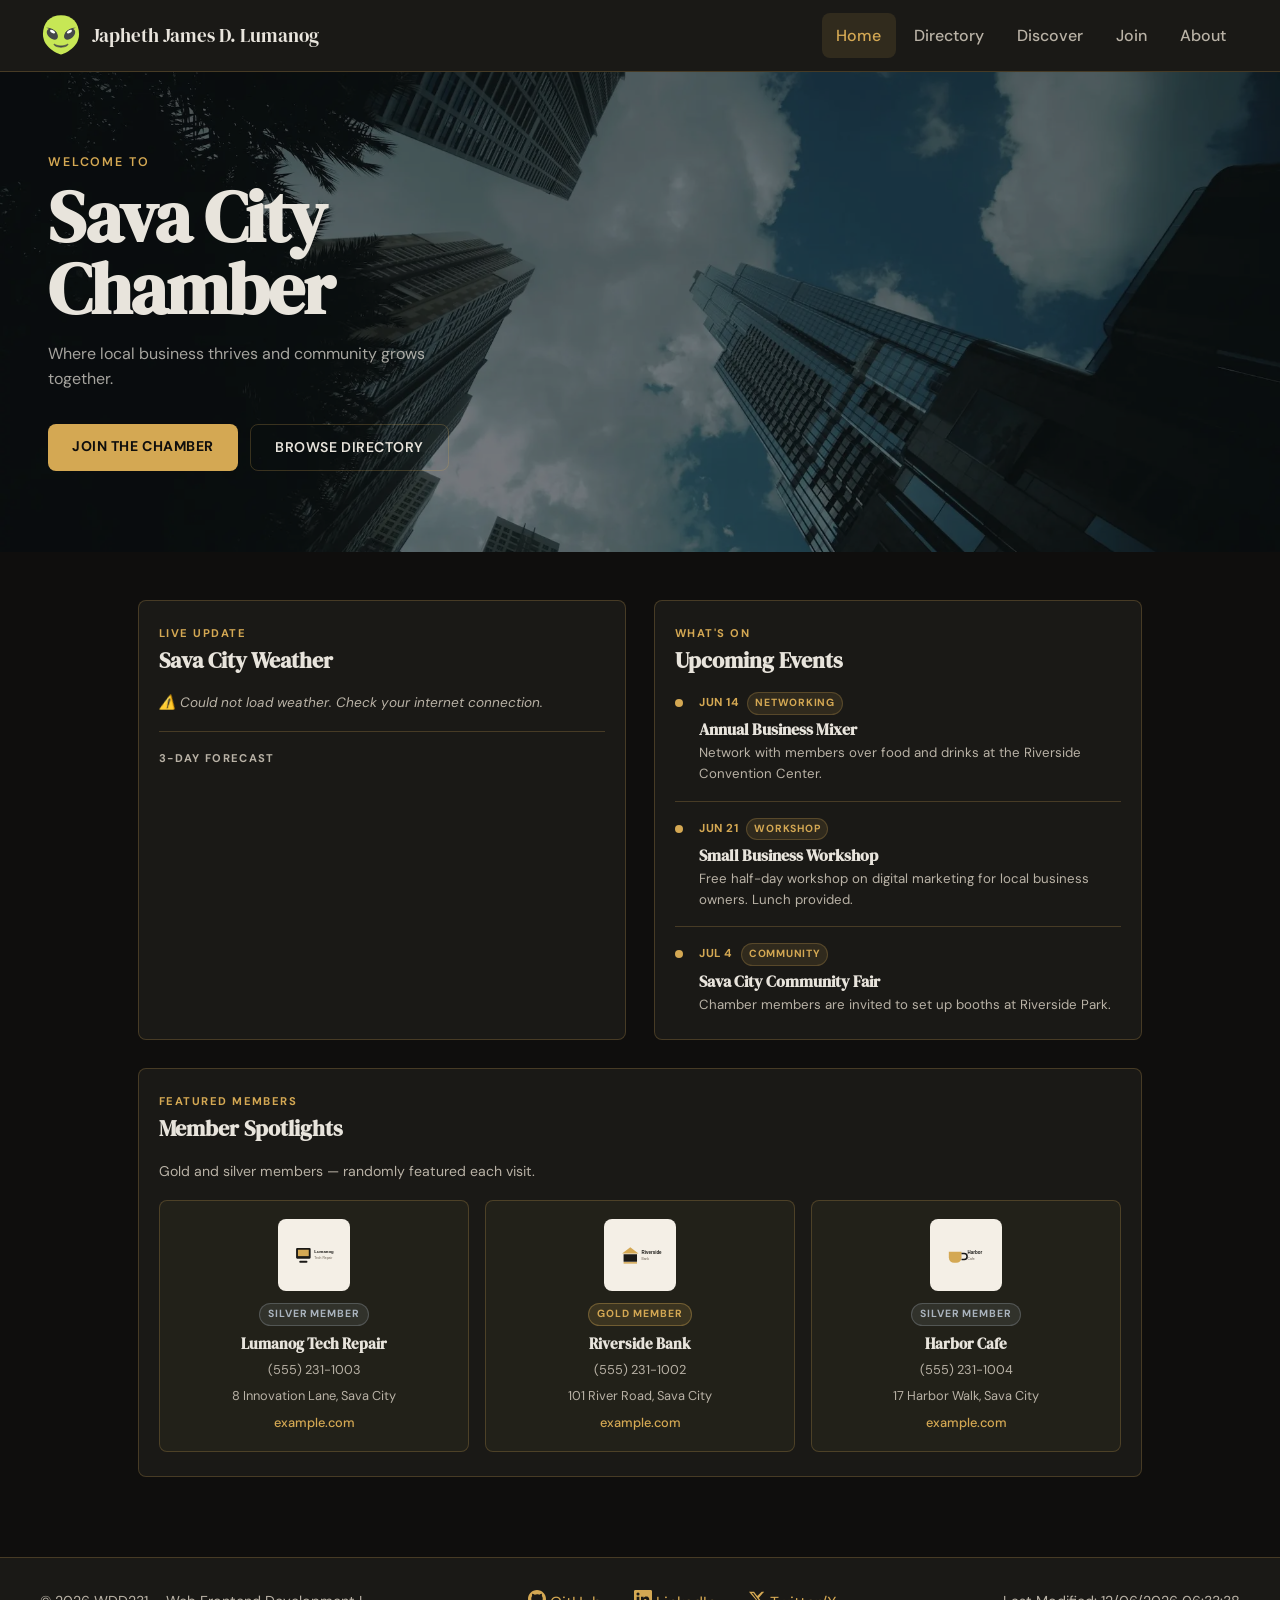
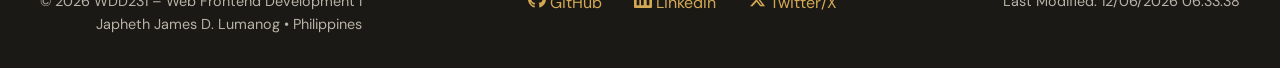
==== chamber/index.html @ 3140a4a0 "saved" ====
<!DOCTYPE html>
<html lang="en">
<head>
  <meta charset="UTF-8">
  <meta name="viewport" content="width=device-width, initial-scale=1.0">
  <meta name="description" content="Welcome to the Sava City Chamber of Commerce — connecting local businesses, sharing events, and growing our community together.">
  <meta name="author" content="Japheth James D. Lumanog">
  <meta property="og:title" content="Sava City Chamber of Commerce">
  <meta property="og:description" content="Welcome to the Sava City Chamber of Commerce — connecting local businesses and growing our community.">
  <meta property="og:image" content="images/chamber-social.svg">
  <meta property="og:url" content="https://japhethlumanog.github.io/wdd231/chamber/index.html">
  <title>Sava City Chamber of Commerce | Home</title>

  <link rel="icon" href="images/favicon.svg" type="image/svg+xml">

  <link rel="preconnect" href="https://fonts.googleapis.com">
  <link rel="preconnect" href="https://fonts.gstatic.com" crossorigin>
  <link href="https://fonts.googleapis.com/css2?family=DM+Serif+Display:ital@0;1&family=DM+Sans:wght@300;400;500;600&display=swap" rel="stylesheet">

  <link rel="stylesheet" href="styles/normalize.css">
  <link rel="stylesheet" href="styles/small.css">
  <link rel="stylesheet" href="styles/larger.css">

  <script src="scripts/navigation.js" defer></script>
  <script src="scripts/dates.js" defer></script>
  <script src="scripts/weather.js" defer></script>
  <script src="scripts/spotlights.js" defer></script>
</head>
<body>

  <!-- ══ HEADER (same as directory) ══ -->
  <header>
    <div class="header-inner">
      <div class="logo-group">
        <img src="images/site-logo.svg" alt="Site Logo" class="site-logo">
        <span class="site-name">Japheth James D. Lumanog</span>
      </div>
      <button class="hamburger" id="hamburger">
        <span></span><span></span><span></span>
      </button>
    </div>
    <nav id="nav-menu">
      <ul>
        <li><a href="index.html" class="active">Home</a></li>
        <li><a href="directory.html">Directory</a></li>
        <li><a href="#">Discover</a></li>
        <li><a href="#">Join</a></li>
        <li><a href="#">About</a></li>
      </ul>
    </nav>
  </header>

  <!-- ══ HERO ══ -->
  <div class="hero">
    <img src="images/hero-image.webp" alt="Sava City skyline" class="hero-img">
    <div class="hero-content">
      <p class="hero-eyebrow">Welcome to</p>
      <h1 class="hero-title">Sava City<br>Chamber</h1>
      <p class="hero-sub">Where local business thrives and community grows together.</p>
      <div class="hero-actions">
        <a href="#" class="btn-primary">Join the Chamber</a>
        <a href="directory.html" class="btn-ghost">Browse Directory</a>
      </div>
    </div>
  </div>

  <!-- ══ HOME MAIN ══ -->
  <main class="home-main">

    <!-- ── Row 1: Weather + Events ── -->
    <div class="home-row">

      <!-- Weather -->
      <section class="home-card weather-section">
        <div class="home-card-label">Live Update</div>
        <h2 class="home-card-title">Sava City Weather</h2>

        <div id="weather-now" class="weather-now">
          <!-- filled by weather.js -->
          <div class="sk-block">
            <div class="sk-line sk-w40"></div>
            <div class="sk-line sk-w60"></div>
            <div class="sk-line sk-w50"></div>
          </div>
        </div>

        <div class="forecast-header">3-Day Forecast</div>
        <div id="weather-forecast" class="weather-forecast">
          <div class="sk-block">
            <div class="sk-line sk-w80"></div>
            <div class="sk-line sk-w60"></div>
          </div>
        </div>
      </section>

      <!-- Events -->
      <section class="home-card events-section">
        <div class="home-card-label">What's On</div>
        <h2 class="home-card-title">Upcoming Events</h2>

        <div class="event-list">

          <article class="event-item">
            <div class="event-pip"></div>
            <div class="event-info">
              <div class="event-date-line">
                <span class="event-badge">Jun 14</span>
                <span class="event-tag">Networking</span>
              </div>
              <h3 class="event-name">Annual Business Mixer</h3>
              <p class="event-desc">Network with members over food and drinks at the Riverside Convention Center.</p>
            </div>
          </article>

          <article class="event-item">
            <div class="event-pip"></div>
            <div class="event-info">
              <div class="event-date-line">
                <span class="event-badge">Jun 21</span>
                <span class="event-tag">Workshop</span>
              </div>
              <h3 class="event-name">Small Business Workshop</h3>
              <p class="event-desc">Free half-day workshop on digital marketing for local business owners. Lunch provided.</p>
            </div>
          </article>

          <article class="event-item">
            <div class="event-pip"></div>
            <div class="event-info">
              <div class="event-date-line">
                <span class="event-badge">Jul 4</span>
                <span class="event-tag">Community</span>
              </div>
              <h3 class="event-name">Sava City Community Fair</h3>
              <p class="event-desc">Chamber members are invited to set up booths at Riverside Park.</p>
            </div>
          </article>

        </div>
      </section>

    </div>

    <!-- ── Row 2: Spotlights ── -->
    <section class="home-card spotlights-section">
      <div class="home-card-label">Featured Members</div>
      <h2 class="home-card-title">Member Spotlights</h2>
      <p class="home-card-sub">Gold and silver members — randomly featured each visit.</p>
      <div id="spotlights" class="spotlights-grid">
        <div class="sk-block">
          <div class="sk-line sk-w60"></div>
          <div class="sk-line sk-w80"></div>
          <div class="sk-line sk-w50"></div>
        </div>
      </div>
    </section>

  </main>

  <!-- ══ FOOTER (same as directory) ══ -->
  <footer>
    <div class="footer-meta">
      <p id="copyright"></p>
      <p>Japheth James D. Lumanog &bull; Philippines</p>
    </div>

    <div class="footer-social">
      <a href="https://github.com/yourusername" target="_blank" rel="noopener noreferrer">
        <svg viewBox="0 0 24 24" aria-hidden="true" focusable="false"><path d="M12 0C5.374 0 0 5.373 0 12c0 5.302 3.438 9.8 8.207 11.387.599.111.793-.261.793-.577v-2.234c-3.338.726-4.033-1.416-4.033-1.416-.546-1.387-1.333-1.756-1.333-1.756-1.089-.745.083-.729.083-.729 1.205.084 1.839 1.237 1.839 1.237 1.07 1.834 2.807 1.304 3.492.997.107-.775.418-1.305.762-1.604-2.665-.305-5.467-1.334-5.467-5.931 0-1.311.469-2.381 1.236-3.221-.124-.303-.535-1.524.117-3.176 0 0 1.008-.322 3.301 1.23A11.509 11.509 0 0112 5.803c1.02.005 2.047.138 3.006.404 2.291-1.552 3.297-1.23 3.297-1.23.653 1.653.242 2.874.118 3.176.77.84 1.235 1.911 1.235 3.221 0 4.609-2.807 5.624-5.479 5.921.43.372.823 1.102.823 2.222v3.293c0 .319.192.694.801.576C20.566 21.797 24 17.3 24 12c0-6.627-5.373-12-12-12z"/></svg>
        GitHub
      </a>
      <a href="https://linkedin.com/in/yourusername" target="_blank" rel="noopener noreferrer">
        <svg viewBox="0 0 24 24" aria-hidden="true" focusable="false"><path d="M20.447 20.452h-3.554v-5.569c0-1.328-.027-3.037-1.852-3.037-1.853 0-2.136 1.445-2.136 2.939v5.667H9.351V9h3.414v1.561h.046c.477-.9 1.637-1.85 3.37-1.85 3.601 0 4.267 2.37 4.267 5.455v6.286zM5.337 7.433a2.062 2.062 0 01-2.063-2.065 2.064 2.064 0 112.063 2.065zm1.782 13.019H3.555V9h3.564v11.452zM22.225 0H1.771C.792 0 0 .774 0 1.729v20.542C0 23.227.792 24 1.771 24h20.451C23.2 24 24 23.227 24 22.271V1.729C24 .774 23.2 0 22.222 0h.003z"/></svg>
        LinkedIn
      </a>
      <a href="https://twitter.com/yourusername" target="_blank" rel="noopener noreferrer">
        <svg viewBox="0 0 24 24" focusable="false"><path d="M18.244 2.25h3.308l-7.227 8.26 8.502 11.24H16.17l-4.714-6.231-5.401 6.231H2.744l7.737-8.835L1.254 2.25H8.08l4.259 5.63 5.905-5.63zm-1.161 17.52h1.833L7.084 4.126H5.117z"/></svg>
        Twitter/X
      </a>
    </div>

    <div class="footer-modified">
      <p id="lastModified"></p>
    </div>
  </footer>

</body>
</html>
---- chamber/styles/small.css ----
:root {
  --bg: #0f0e0d;
  --surface: #1a1916;
  --surface-2: #222119;
  --text: #e8e4dc;
  --text-muted: #b9b2a6;
  --accent: #d4a853;
  --accent-hover: #e8c070;
  --accent-light: rgba(212, 168, 83, 0.12);
  --border: rgba(212, 168, 83, 0.24);
  --font-display: "DM Serif Display", Georgia, serif;
  --font-body: "DM Sans", Arial, sans-serif;
  --radius: 8px;
}

body {
  background: var(--bg);
  color: var(--text);
  font-family: var(--font-body);
  line-height: 1.6;
  min-width: 320px;
}

img {
  display: block;
  max-width: 100%;
  height: auto;
}

a {
  color: var(--accent);
  text-decoration: none;
}

a:hover,
a:focus {
  color: var(--accent-hover);
}

header {
  background: var(--surface);
  border-bottom: 1px solid var(--border);
  position: sticky;
  top: 0;
  z-index: 10;
}

.header-inner {
  display: flex;
  align-items: center;
  justify-content: space-between;
  padding: 0.85rem 1.25rem;
}

.logo-group {
  display: flex;
  align-items: center;
  gap: 0.65rem;
  color: var(--text);
}

.site-logo {
  width: 42px;
  height: 42px;
}

.site-name {
  font-family: var(--font-display);
  font-size: 1.2rem;
}

.hamburger {
  background: transparent;
  border: 1px solid var(--border);
  border-radius: var(--radius);
  display: flex;
  flex-direction: column;
  gap: 5px;
  padding: 0.45rem 0.55rem;
}

.hamburger span {
  background: var(--text);
  display: block;
  height: 2px;
  width: 22px;
}

nav {
  background: var(--surface);
  max-height: 0;
  overflow: hidden;
  transition: max-height 0.3s ease;
}

nav.open {
  max-height: 280px;
}

nav ul {
  display: flex;
  flex-direction: column;
  gap: 0.25rem;
  list-style: none;
  margin: 0;
  padding: 0.5rem 1.25rem 1rem;
}

nav a {
  border-radius: var(--radius);
  color: var(--text-muted);
  display: block;
  font-weight: 500;
  padding: 0.6rem 0.9rem;
}

nav a:hover,
nav a:focus,
nav a.active {
  background: var(--accent-light);
  color: var(--accent);
}

main {
  margin: 0 auto;
  max-width: 1100px;
  padding: 1.5rem 1.25rem 3rem;
}

h1,
h2,
h3 {
  font-family: var(--font-display);
  line-height: 1.2;
}

h1 {
  font-size: 2.2rem;
  margin: 0 0 1.5rem;
}

h2 {
  color: var(--accent);
  font-size: 1.5rem;
  margin: 0 0 0.75rem;
}

p {
  color: var(--text-muted);
  margin: 0;
}

section {
  background: var(--surface);
  border: 1px solid var(--border);
  border-radius: var(--radius);
  margin-bottom: 1.5rem;
  padding: 1.25rem;
}

.view-controls {
  display: flex;
  gap: 0.6rem;
  margin-bottom: 1rem;
}

.view-button {
  background: transparent;
  border: 1px solid var(--border);
  border-radius: var(--radius);
  color: var(--text-muted);
  font-weight: 600;
  padding: 0.45rem 0.9rem;
}

.view-button:hover,
.view-button:focus,
.view-button.active {
  background: var(--accent);
  color: #0f0e0d;
}

.members-grid {
  display: grid;
  gap: 1rem;
}

.member-card {
  background: var(--surface-2);
  border: 1px solid var(--border);
  border-radius: var(--radius);
  padding: 1rem;
}

.member-card img {
  background: #f4efe6;
  border-radius: var(--radius);
  height: 115px;
  margin-bottom: 0.8rem;
  object-fit: contain;
  padding: 0.75rem;
  width: 100%;
}

.member-card h3 {
  color: var(--text);
  font-size: 1.25rem;
  margin: 0 0 0.35rem;
}

.member-card p {
  font-size: 0.93rem;
  margin-bottom: 0.25rem;
}

.member-level {
  color: var(--accent);
  font-weight: 600;
}

.members-list {
  display: flex;
  flex-direction: column;
  gap: 0.75rem;
}

.members-list .member-card {
  display: block;
}

.members-list .member-card img,
.members-list .member-card .member-description {
  display: none;
}

footer {
  background: var(--surface);
  border-top: 1px solid var(--border);
  display: flex;
  flex-direction: column;
  gap: 1rem;
  padding: 1.5rem 1.25rem;
  text-align: center;
}

footer p {
  font-size: 0.9rem;
}

:focus {
  outline: 2px solid var(--accent);
  outline-offset: 3px;
}

/* ============================================================
   HOME PAGE ONLY — index.html styles
   All rules below use classes that exist ONLY in index.html
   so they will never affect directory.html
   ============================================================ */

/* ── Hero ── */
.hero {
  position: relative;
  background: #0a1016;
  overflow: hidden;
  min-height: 320px;
  display: flex;
  align-items: stretch;
}

.hero-img {
  position: absolute;
  inset: 0;
  width: 100%;
  height: 100%;
  object-fit: cover;
  object-position: center;
  opacity: 0.45;
}

.hero-content {
  position: relative;
  z-index: 1;
  display: flex;
  flex-direction: column;
  justify-content: center;
  padding: 3rem 1.5rem 3rem;
  max-width: 580px;
}

.hero-eyebrow {
  font-size: 0.78rem;
  font-weight: 600;
  letter-spacing: 0.15em;
  text-transform: uppercase;
  color: var(--accent);
  margin-bottom: 0.5rem;
}

.hero-title {
  font-family: var(--font-display);
  font-size: clamp(2.4rem, 8vw, 4.5rem);
  color: var(--text);
  line-height: 1.0;
  letter-spacing: -0.02em;
  margin: 0 0 1rem;
}

.hero-sub {
  font-size: 1rem;
  color: rgba(232, 228, 220, 0.7);
  max-width: 380px;
  margin-bottom: 2rem;
  line-height: 1.6;
}

.hero-actions {
  display: flex;
  flex-wrap: wrap;
  gap: 0.75rem;
}

.btn-primary {
  display: inline-block;
  background: var(--accent);
  color: #0f0e0d;
  font-size: 0.88rem;
  font-weight: 700;
  letter-spacing: 0.04em;
  text-transform: uppercase;
  padding: 0.7rem 1.5rem;
  border-radius: var(--radius);
  transition: background 0.2s ease, color 0.2s ease;
}
.btn-primary:hover,
.btn-primary:focus-visible {
  background: var(--accent-hover);
  color: #0f0e0d;
  outline: none;
}

.btn-ghost {
  display: inline-block;
  background: transparent;
  color: var(--text);
  font-size: 0.88rem;
  font-weight: 600;
  letter-spacing: 0.04em;
  text-transform: uppercase;
  padding: 0.7rem 1.5rem;
  border-radius: var(--radius);
  border: 1px solid var(--border);
  transition: border-color 0.2s ease, color 0.2s ease, background 0.2s ease;
}
.btn-ghost:hover,
.btn-ghost:focus-visible {
  border-color: var(--accent);
  color: var(--accent);
  background: var(--accent-light);
  outline: none;
}

/* ── Home main layout ── */
.home-main {
  margin: 0 auto;
  max-width: 1100px;
  padding: 1.5rem 1.25rem 3rem;
  display: flex;
  flex-direction: column;
  gap: 1.25rem;
}

.home-row {
  display: flex;
  flex-direction: column;
  gap: 1.25rem;
}

/* ── Shared home card ── */
.home-card {
  background: var(--surface);
  border: 1px solid var(--border);
  border-radius: var(--radius);
  padding: 1.5rem 1.25rem;
  /* override global section margin */
  margin-bottom: 0;
}

.home-card-label {
  font-size: 0.7rem;
  font-weight: 700;
  letter-spacing: 0.13em;
  text-transform: uppercase;
  color: var(--accent);
  margin-bottom: 0.3rem;
}

.home-card-title {
  font-family: var(--font-display);
  font-size: 1.4rem;
  color: var(--text);
  margin: 0 0 1.1rem;
  line-height: 1.2;
}

.home-card-sub {
  font-size: 0.88rem;
  color: var(--text-muted);
  margin-bottom: 1.1rem;
}

/* ── Weather ── */
.weather-now {
  display: flex;
  align-items: center;
  gap: 1rem;
  padding-bottom: 1.1rem;
  margin-bottom: 1.1rem;
  border-bottom: 1px solid var(--border);
  flex-wrap: wrap;
}

.weather-temp-block {
  display: flex;
  align-items: flex-start;
  gap: 0.1rem;
  line-height: 1;
}

.weather-temp {
  font-family: var(--font-display);
  font-size: 3.2rem;
  color: var(--text);
  line-height: 1;
}

.weather-unit {
  font-size: 1.2rem;
  color: var(--accent);
  margin-top: 0.3rem;
}

.weather-icon {
  font-size: 2.8rem;
  line-height: 1;
}

.weather-details { flex: 1; min-width: 120px; }

.weather-desc {
  font-size: 0.95rem;
  color: var(--text);
  font-weight: 500;
  text-transform: capitalize;
  margin-bottom: 0.2rem;
}

.weather-meta {
  font-size: 0.8rem;
  color: var(--text-muted);
  margin-bottom: 0.1rem;
}

.weather-error {
  font-size: 0.85rem;
  color: var(--text-muted);
  font-style: italic;
}

.forecast-header {
  font-size: 0.7rem;
  font-weight: 700;
  letter-spacing: 0.12em;
  text-transform: uppercase;
  color: var(--text-muted);
  margin-bottom: 0.75rem;
}

.weather-forecast {
  display: grid;
  grid-template-columns: repeat(3, 1fr);
  gap: 0.6rem;
}

.forecast-day {
  background: var(--surface-2);
  border: 1px solid var(--border);
  border-radius: var(--radius);
  padding: 0.7rem 0.5rem;
  text-align: center;
}

.forecast-day .day-name {
  font-size: 0.72rem;
  font-weight: 700;
  text-transform: uppercase;
  letter-spacing: 0.06em;
  color: var(--text-muted);
  margin-bottom: 0.3rem;
}

.forecast-day .day-icon {
  font-size: 1.4rem;
  margin-bottom: 0.25rem;
}

.forecast-day .day-temp {
  font-family: var(--font-display);
  font-size: 1.2rem;
  color: var(--text);
  line-height: 1;
}

.forecast-day .day-temp sup {
  font-size: 0.65rem;
  color: var(--accent);
  vertical-align: super;
}

.forecast-day .day-desc {
  font-size: 0.7rem;
  color: var(--text-muted);
  text-transform: capitalize;
  margin-top: 0.2rem;
}

/* ── Events ── */
.event-list {
  display: flex;
  flex-direction: column;
  gap: 0;
}

.event-item {
  display: flex;
  gap: 1rem;
  padding: 1rem 0;
  border-bottom: 1px solid var(--border);
  align-items: flex-start;
}

.event-item:first-child { padding-top: 0; }
.event-item:last-child  { border-bottom: none; padding-bottom: 0; }

.event-pip {
  width: 8px;
  height: 8px;
  border-radius: 50%;
  background: var(--accent);
  flex-shrink: 0;
  margin-top: 0.45rem;
}

.event-info { flex: 1; }

.event-date-line {
  display: flex;
  align-items: center;
  gap: 0.5rem;
  margin-bottom: 0.3rem;
}

.event-badge {
  font-size: 0.72rem;
  font-weight: 700;
  color: var(--accent);
  letter-spacing: 0.05em;
  text-transform: uppercase;
}

.event-tag {
  font-size: 0.65rem;
  font-weight: 700;
  letter-spacing: 0.07em;
  text-transform: uppercase;
  padding: 2px 7px;
  border-radius: 100px;
  background: var(--accent-light);
  color: var(--accent);
  border: 1px solid var(--border);
}

.event-name {
  font-family: var(--font-display);
  font-size: 1rem;
  color: var(--text);
  margin: 0 0 0.25rem;
  line-height: 1.25;
}

.event-desc {
  font-size: 0.83rem;
  color: var(--text-muted);
  line-height: 1.55;
  margin: 0;
}

/* ── Spotlights ── */
.spotlights-grid {
  display: grid;
  grid-template-columns: 1fr;
  gap: 1rem;
}

.spotlight-card {
  background: var(--surface-2);
  border: 1px solid var(--border);
  border-radius: var(--radius);
  padding: 1.1rem;
  display: flex;
  flex-direction: column;
  align-items: center;
  text-align: center;
  gap: 0.5rem;
  transition: border-color 0.2s ease, transform 0.2s ease;
}

.spotlight-card:hover {
  border-color: var(--accent);
  transform: translateY(-2px);
}

.spotlight-card img {
  width: 72px;
  height: 72px;
  object-fit: contain;
  background: #f4efe6;
  border-radius: var(--radius);
  padding: 0.5rem;
  margin-bottom: 0.25rem;
}

.spotlight-card h3 {
  font-size: 0.95rem;
  color: var(--text);
  margin: 0;
  line-height: 1.25;
}

.spotlight-card p {
  font-size: 0.8rem;
  color: var(--text-muted);
  margin: 0;
  line-height: 1.4;
}

.spotlight-card a {
  font-size: 0.8rem;
  font-weight: 500;
  word-break: break-all;
}

.spotlight-level {
  display: inline-block;
  font-size: 0.65rem;
  font-weight: 700;
  letter-spacing: 0.09em;
  text-transform: uppercase;
  padding: 2px 8px;
  border-radius: 100px;
}

.level-gold   { background: rgba(212,168,83,0.14); color: var(--accent); border: 1px solid rgba(212,168,83,0.35); }
.level-silver { background: rgba(160,170,180,0.12); color: #aab4be; border: 1px solid rgba(160,170,180,0.3); }

/* ── Skeleton loader ── */
.sk-block {
  display: flex;
  flex-direction: column;
  gap: 0.55rem;
  padding: 0.25rem 0;
}

.sk-line {
  height: 12px;
  border-radius: 4px;
  background: linear-gradient(90deg, var(--surface-2) 25%, rgba(212,168,83,0.08) 50%, var(--surface-2) 75%);
  background-size: 200% 100%;
  animation: sk-shimmer 1.6s infinite;
}

.sk-w40 { width: 40%; }
.sk-w50 { width: 50%; }
.sk-w60 { width: 60%; }
.sk-w70 { width: 70%; }
.sk-w80 { width: 80%; }

@keyframes sk-shimmer {
  0%   { background-position: 200% 0; }
  100% { background-position: -200% 0; }
}

/* suppress global ul arrow bullets inside home cards */
.home-card ul li::before,
.event-list li::before,
.spotlights-grid li::before {
  content: none;
}
---- chamber/styles/larger.css ----
@media (min-width: 640px) {
  .members-grid {
    grid-template-columns: repeat(2, 1fr);
  }

  .members-list {
    display: flex;
  }
}

@media (min-width: 900px) {
  .hamburger {
    display: none;
  }

  header {
    display: flex;
    align-items: center;
    justify-content: space-between;
    padding: 0 2.5rem;
  }

  .header-inner {
    padding: 0.9rem 0;
  }

  nav {
    background: transparent;
    max-height: none;
    overflow: visible;
  }

  nav ul {
    flex-direction: row;
    padding: 0;
  }

  main {
    padding: 3rem 2.5rem 4rem;
  }

  .members-grid {
    grid-template-columns: repeat(3, 1fr);
  }

  .members-list {
    display: flex;
  }

  .members-list .member-card {
    display: grid;
    grid-template-columns: 1.5fr 1fr 1fr 1fr;
    gap: 1rem;
    align-items: center;
  }

  footer {
    flex-direction: row;
    justify-content: space-between;
    padding: 2rem 2.5rem;
    text-align: center;
  }

  .footer-meta {
    text-align: right;
  }

  .footer-social {
    display: flex;
    flex-direction: row;
    gap: 2em;
  }

  .footer-social svg {
  width: 18px;
  height: 18px;
  min-width: 18px;
  flex-shrink: 0;
  fill: currentColor;
  display: inline-block;
}
}

/* ============================================================
   HOME PAGE ONLY — responsive additions for index.html
   Scoped entirely to .hero, .home-*, .spotlights-*, .event-*
   Nothing here touches .members-grid or any directory class
   ============================================================ */

@media (min-width: 640px) {

  .hero { min-height: 420px; }

  /* weather + events side by side */
  .home-row {
    flex-direction: row;
    align-items: stretch;
  }

  .home-row > .home-card {
    flex: 1;
  }

  /* 2 spotlight cards */
  .spotlights-grid {
    grid-template-columns: repeat(2, 1fr);
  }
}

@media (min-width: 900px) {

  .hero { min-height: 480px; }

  .hero-content {
    padding: 4rem 3rem;
  }

  .home-main {
    padding: 2.5rem 2.5rem 4rem;
    gap: 1.5rem;
  }

  .home-row {
    gap: 1.5rem;
  }

  /* weather card slightly narrower than events */
  .weather-section { flex: 0.85; }
  .events-section  { flex: 1; }

  /* 3 spotlight cards */
  .spotlights-grid {
    grid-template-columns: repeat(3, 1fr);
  }
}

@media (min-width: 1100px) {

  .home-main {
    padding: 3rem 3rem 5rem;
    gap: 1.75rem;
  }

  .home-row { gap: 1.75rem; }
}
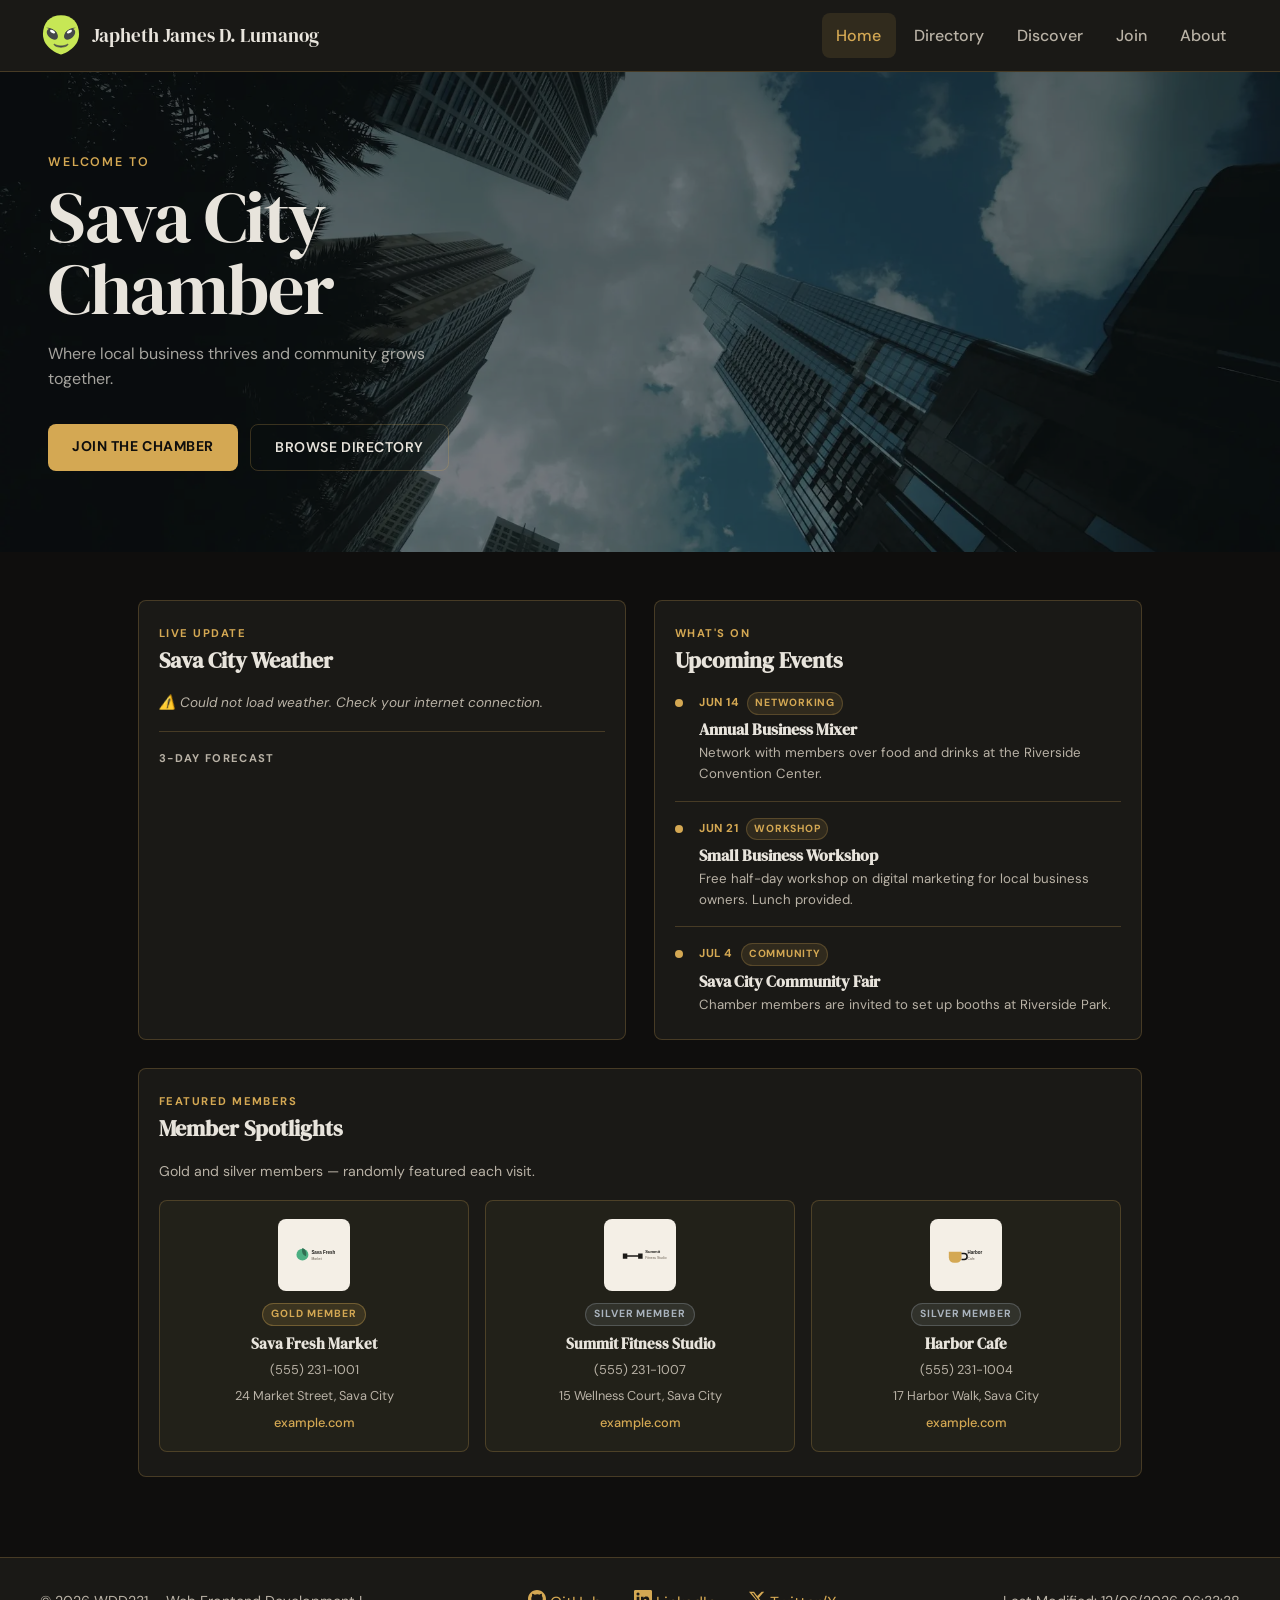
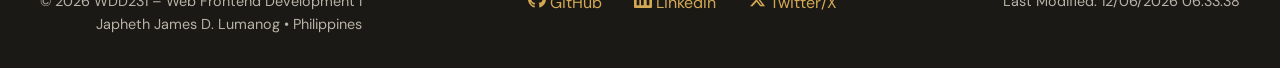
==== commit 23b48a19: "saved" ====
--- a/chamber/index.html
+++ b/chamber/index.html
@@ -7,7 +7,7 @@
   <meta name="author" content="Japheth James D. Lumanog">
   <meta property="og:title" content="Sava City Chamber of Commerce">
   <meta property="og:description" content="Welcome to the Sava City Chamber of Commerce — connecting local businesses and growing our community.">
-  <meta property="og:image" content="images/chamber-social.svg">
+  <meta property="og:image" content="https://japhethlumanog.github.io/wdd231/chamber/images/chamber-social.svg">
   <meta property="og:url" content="https://japhethlumanog.github.io/wdd231/chamber/index.html">
   <title>Sava City Chamber of Commerce | Home</title>
 
@@ -55,10 +55,10 @@
     <img src="images/hero-image.webp" alt="Sava City skyline" class="hero-img">
     <div class="hero-content">
       <p class="hero-eyebrow">Welcome to</p>
-      <h1 class="hero-title">Sava City<br>Chamber</h1>
+      <p class="hero-title" aria-hidden="true">Sava City<br>Chamber</p>
       <p class="hero-sub">Where local business thrives and community grows together.</p>
       <div class="hero-actions">
-        <a href="#" class="btn-primary">Join the Chamber</a>
+        <a href="#" class="cta-join">Join the Chamber</a>
         <a href="directory.html" class="btn-ghost">Browse Directory</a>
       </div>
     </div>
@@ -66,6 +66,7 @@
 
   <!-- ══ HOME MAIN ══ -->
   <main class="home-main">
+    <h1 class="page-title-sr">Sava City Chamber of Commerce — Home</h1>
 
     <!-- ── Row 1: Weather + Events ── -->
     <div class="home-row">
--- a/chamber/styles/small.css
+++ b/chamber/styles/small.css
@@ -320,7 +320,7 @@
   gap: 0.75rem;
 }
 
-.btn-primary {
+.cta-join {
   display: inline-block;
   background: var(--accent);
   color: #0f0e0d;
@@ -332,8 +332,8 @@
   border-radius: var(--radius);
   transition: background 0.2s ease, color 0.2s ease;
 }
-.btn-primary:hover,
-.btn-primary:focus-visible {
+.cta-join:hover,
+.cta-join:focus-visible {
   background: var(--accent-hover);
   color: #0f0e0d;
   outline: none;
@@ -695,4 +695,27 @@
 .event-list li::before,
 .spotlights-grid li::before {
   content: none;
+}
+/* ── Visually hidden h1 inside main (audit requirement) ── */
+.page-title-sr {
+  position: absolute;
+  width: 1px;
+  height: 1px;
+  padding: 0;
+  margin: -1px;
+  overflow: hidden;
+  clip: rect(0, 0, 0, 0);
+  white-space: nowrap;
+  border: 0;
+  font-size: 0;
+}
+
+/* ── hero-title as p (visual only, not h1) ── */
+p.hero-title {
+  font-family: var(--font-display);
+  font-size: clamp(2.4rem, 8vw, 4.5rem);
+  color: var(--text);
+  line-height: 1.0;
+  letter-spacing: -0.02em;
+  margin: 0 0 1rem;
 }
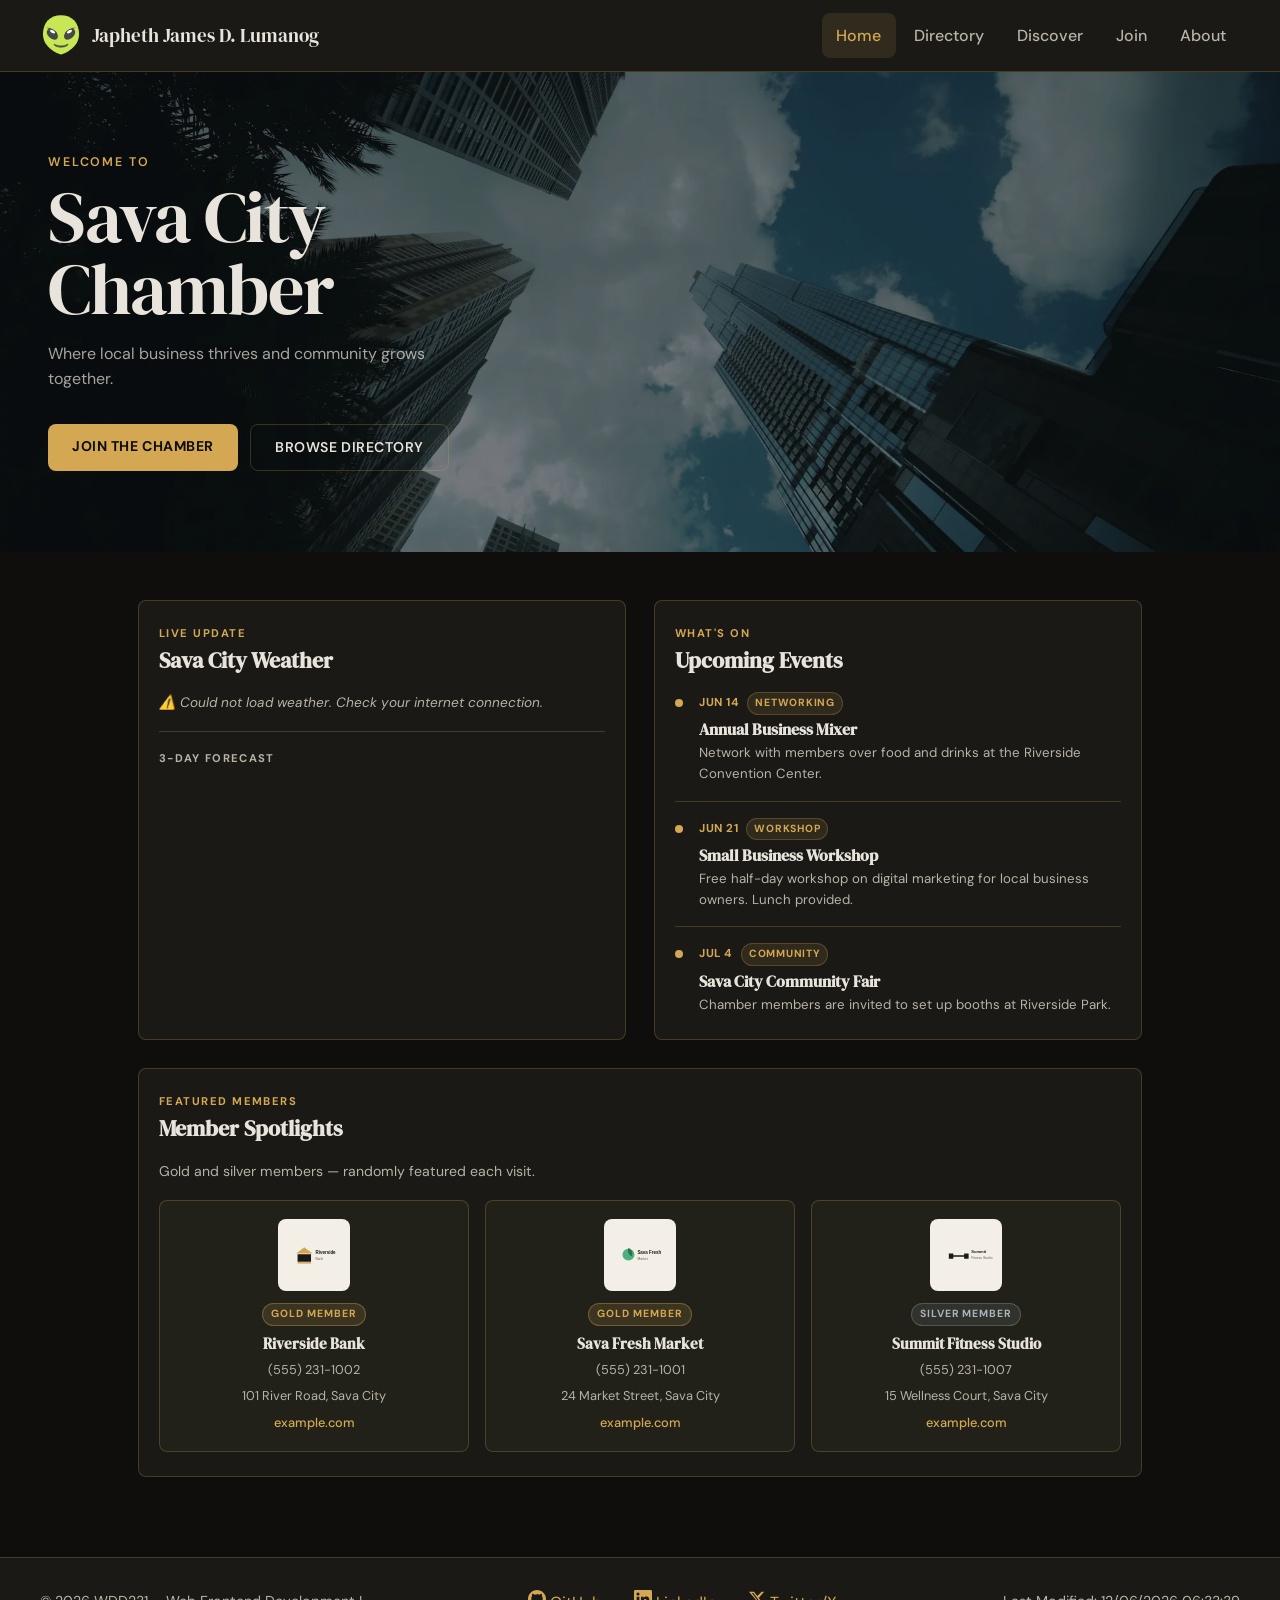
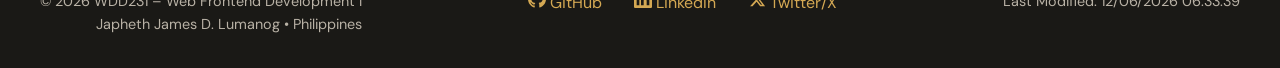
==== commit 8bb1936b: "saved" ====
--- a/chamber/index.html
+++ b/chamber/index.html
@@ -28,7 +28,7 @@
 </head>
 <body>
 
-  <!-- ══ HEADER (same as directory) ══ -->
+  <!-- ══ HEADER ══ -->
   <header>
     <div class="header-inner">
       <div class="logo-group">
@@ -158,7 +158,7 @@
 
   </main>
 
-  <!-- ══ FOOTER (same as directory) ══ -->
+  <!-- ══ FOOTER ══ -->
   <footer>
     <div class="footer-meta">
       <p id="copyright"></p>
--- a/chamber/styles/small.css
+++ b/chamber/styles/small.css
@@ -252,13 +252,6 @@
   outline-offset: 3px;
 }
 
-/* ============================================================
-   HOME PAGE ONLY — index.html styles
-   All rules below use classes that exist ONLY in index.html
-   so they will never affect directory.html
-   ============================================================ */
-
-/* ── Hero ── */
 .hero {
   position: relative;
   background: #0a1016;
--- a/chamber/styles/larger.css
+++ b/chamber/styles/larger.css
@@ -81,17 +81,10 @@
 }
 }
 
-/* ============================================================
-   HOME PAGE ONLY — responsive additions for index.html
-   Scoped entirely to .hero, .home-*, .spotlights-*, .event-*
-   Nothing here touches .members-grid or any directory class
-   ============================================================ */
-
 @media (min-width: 640px) {
 
   .hero { min-height: 420px; }
 
-  /* weather + events side by side */
   .home-row {
     flex-direction: row;
     align-items: stretch;
@@ -101,7 +94,6 @@
     flex: 1;
   }
 
-  /* 2 spotlight cards */
   .spotlights-grid {
     grid-template-columns: repeat(2, 1fr);
   }
@@ -124,11 +116,9 @@
     gap: 1.5rem;
   }
 
-  /* weather card slightly narrower than events */
   .weather-section { flex: 0.85; }
   .events-section  { flex: 1; }
 
-  /* 3 spotlight cards */
   .spotlights-grid {
     grid-template-columns: repeat(3, 1fr);
   }
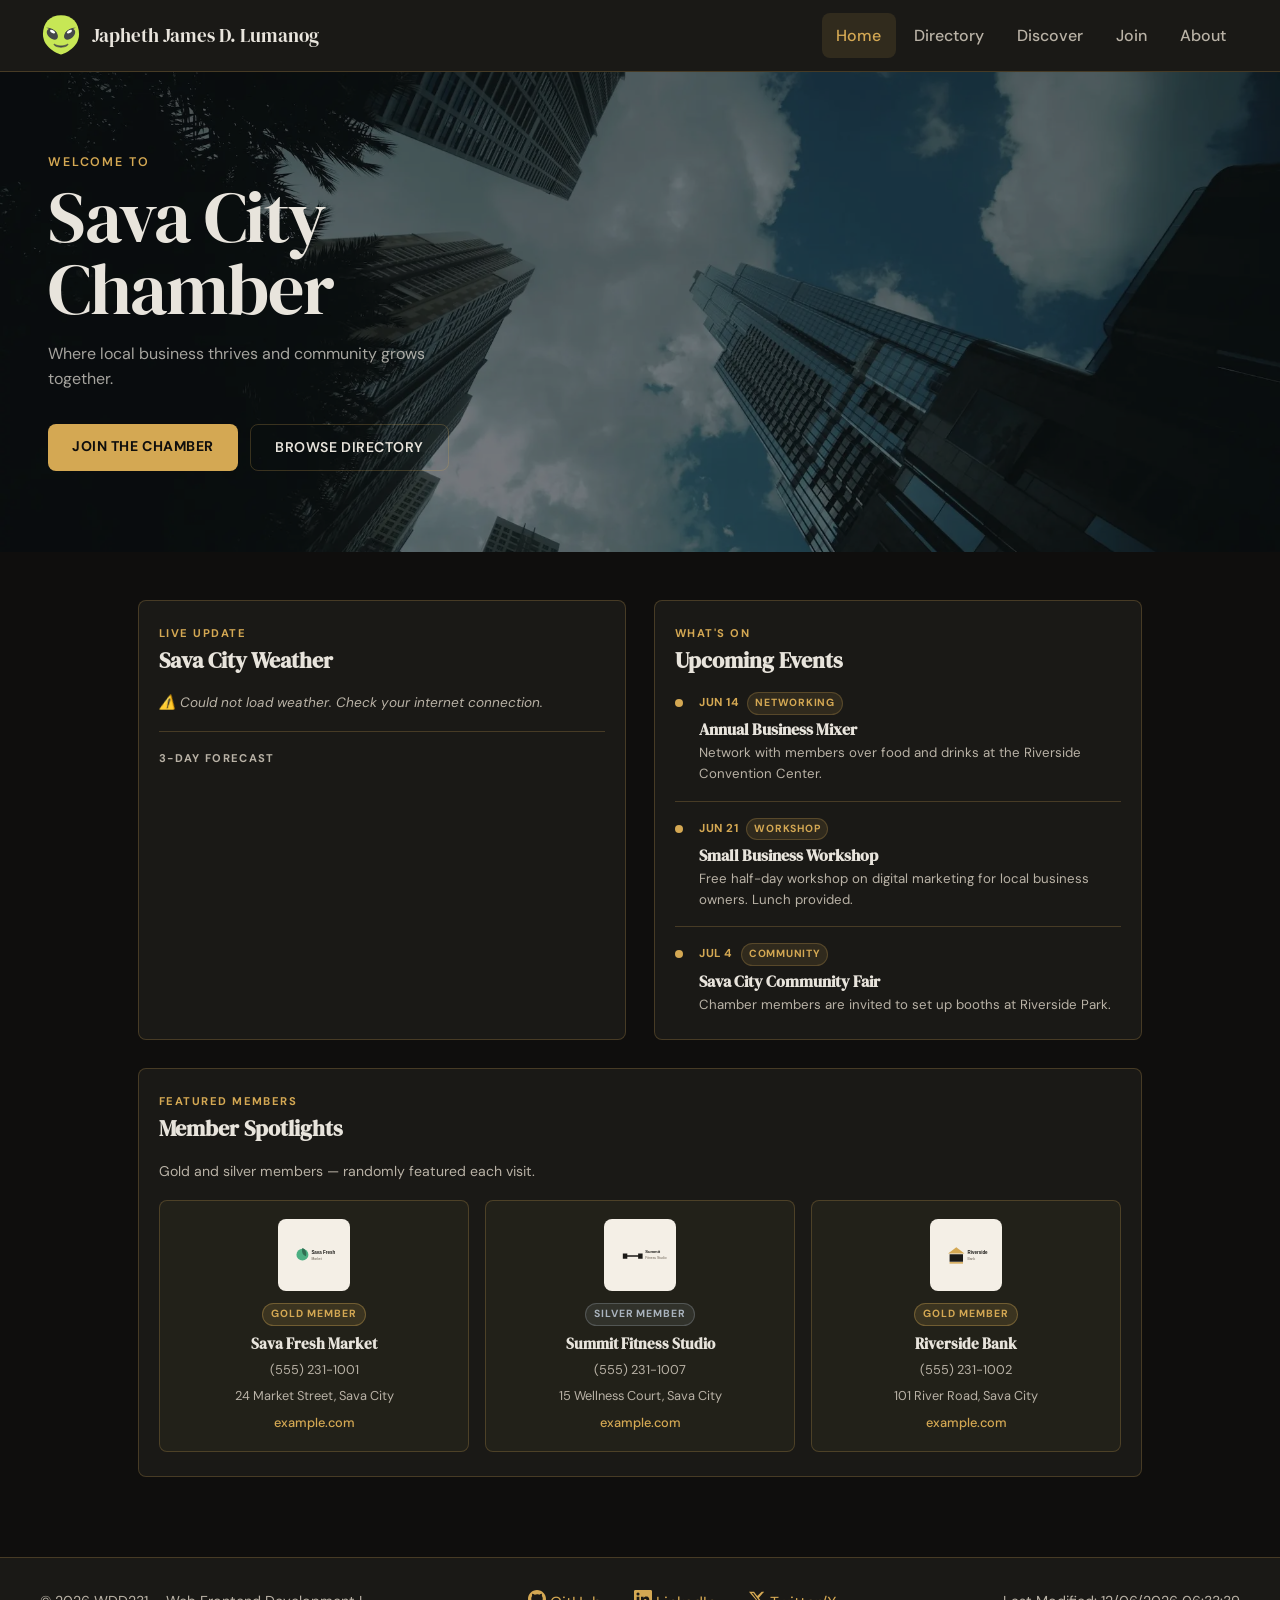
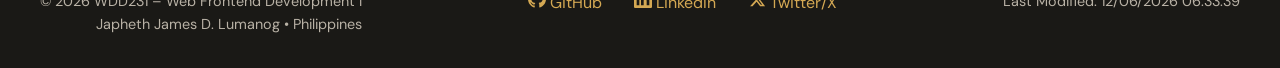
==== commit d85f8c45: "saved" ====
--- a/chamber/index.html
+++ b/chamber/index.html
@@ -1,189 +1,238 @@
-<!DOCTYPE html>
+<!doctype html>
 <html lang="en">
-<head>
-  <meta charset="UTF-8">
-  <meta name="viewport" content="width=device-width, initial-scale=1.0">
-  <meta name="description" content="Welcome to the Sava City Chamber of Commerce — connecting local businesses, sharing events, and growing our community together.">
-  <meta name="author" content="Japheth James D. Lumanog">
-  <meta property="og:title" content="Sava City Chamber of Commerce">
-  <meta property="og:description" content="Welcome to the Sava City Chamber of Commerce — connecting local businesses and growing our community.">
-  <meta property="og:image" content="https://japhethlumanog.github.io/wdd231/chamber/images/chamber-social.svg">
-  <meta property="og:url" content="https://japhethlumanog.github.io/wdd231/chamber/index.html">
-  <title>Sava City Chamber of Commerce | Home</title>
-
-  <link rel="icon" href="images/favicon.svg" type="image/svg+xml">
-
-  <link rel="preconnect" href="https://fonts.googleapis.com">
-  <link rel="preconnect" href="https://fonts.gstatic.com" crossorigin>
-  <link href="https://fonts.googleapis.com/css2?family=DM+Serif+Display:ital@0;1&family=DM+Sans:wght@300;400;500;600&display=swap" rel="stylesheet">
-
-  <link rel="stylesheet" href="styles/normalize.css">
-  <link rel="stylesheet" href="styles/small.css">
-  <link rel="stylesheet" href="styles/larger.css">
-
-  <script src="scripts/navigation.js" defer></script>
-  <script src="scripts/dates.js" defer></script>
-  <script src="scripts/weather.js" defer></script>
-  <script src="scripts/spotlights.js" defer></script>
-</head>
-<body>
-
-  <!-- ══ HEADER ══ -->
-  <header>
-    <div class="header-inner">
-      <div class="logo-group">
-        <img src="images/site-logo.svg" alt="Site Logo" class="site-logo">
-        <span class="site-name">Japheth James D. Lumanog</span>
-      </div>
-      <button class="hamburger" id="hamburger">
-        <span></span><span></span><span></span>
-      </button>
+  <head>
+    <meta charset="UTF-8" />
+    <meta name="viewport" content="width=device-width, initial-scale=1.0" />
+    <meta
+      name="description"
+      content="Welcome to the Sava City Chamber of Commerce — connecting local businesses, sharing events, and growing our community together."
+    />
+    <meta name="author" content="Japheth James D. Lumanog" />
+    <meta property="og:title" content="Sava City Chamber of Commerce" />
+    <meta
+      property="og:description"
+      content="Welcome to the Sava City Chamber of Commerce — connecting local businesses and growing our community."
+    />
+    <meta
+      property="og:image"
+      content="https://japhethlumanog.github.io/wdd231/chamber/images/chamber-social.svg"
+    />
+    <meta
+      property="og:url"
+      content="https://japhethlumanog.github.io/wdd231/chamber/index.html"
+    />
+    <title>Sava City Chamber of Commerce | Home</title>
+
+    <link rel="icon" href="images/favicon.svg" type="image/svg+xml" />
+
+    <link rel="preconnect" href="https://fonts.googleapis.com" />
+    <link rel="preconnect" href="https://fonts.gstatic.com" crossorigin />
+    <link
+      href="https://fonts.googleapis.com/css2?family=DM+Serif+Display:ital@0;1&family=DM+Sans:wght@300;400;500;600&display=swap"
+      rel="stylesheet"
+    />
+
+    <link rel="stylesheet" href="styles/normalize.css" />
+    <link rel="stylesheet" href="styles/small.css" />
+    <link rel="stylesheet" href="styles/larger.css" />
+
+    <script src="scripts/navigation.js" defer></script>
+    <script src="scripts/dates.js" defer></script>
+    <script src="scripts/weather.js" defer></script>
+    <script src="scripts/spotlights.js" defer></script>
+  </head>
+  <body>
+    <!-- ══ HEADER ══ -->
+    <header>
+      <div class="header-inner">
+        <div class="logo-group">
+          <img src="images/site-logo.svg" alt="Site Logo" class="site-logo" />
+          <span class="site-name">Japheth James D. Lumanog</span>
+        </div>
+        <button class="hamburger" id="hamburger">
+          <span></span><span></span><span></span>
+        </button>
+      </div>
+      <nav id="nav-menu">
+        <ul>
+          <li><a href="index.html" class="active">Home</a></li>
+          <li><a href="directory.html">Directory</a></li>
+          <li><a href="discover.html">Discover</a></li>
+          <li><a href="join.html">Join</a></li>
+          <li><a href="#">About</a></li>
+        </ul>
+      </nav>
+    </header>
+
+    <!-- ══ HERO ══ -->
+    <div class="hero">
+      <img
+        src="images/hero-image.webp"
+        alt="Sava City skyline"
+        class="hero-img"
+      />
+      <div class="hero-content">
+        <p class="hero-eyebrow">Welcome to</p>
+        <p class="hero-title" aria-hidden="true">Sava City<br />Chamber</p>
+        <p class="hero-sub">
+          Where local business thrives and community grows together.
+        </p>
+        <div class="hero-actions">
+          <a href="#" class="cta-join">Join the Chamber</a>
+          <a href="directory.html" class="btn-ghost">Browse Directory</a>
+        </div>
+      </div>
     </div>
-    <nav id="nav-menu">
-      <ul>
-        <li><a href="index.html" class="active">Home</a></li>
-        <li><a href="directory.html">Directory</a></li>
-        <li><a href="#">Discover</a></li>
-        <li><a href="#">Join</a></li>
-        <li><a href="#">About</a></li>
-      </ul>
-    </nav>
-  </header>
-
-  <!-- ══ HERO ══ -->
-  <div class="hero">
-    <img src="images/hero-image.webp" alt="Sava City skyline" class="hero-img">
-    <div class="hero-content">
-      <p class="hero-eyebrow">Welcome to</p>
-      <p class="hero-title" aria-hidden="true">Sava City<br>Chamber</p>
-      <p class="hero-sub">Where local business thrives and community grows together.</p>
-      <div class="hero-actions">
-        <a href="#" class="cta-join">Join the Chamber</a>
-        <a href="directory.html" class="btn-ghost">Browse Directory</a>
-      </div>
-    </div>
-  </div>
-
-  <!-- ══ HOME MAIN ══ -->
-  <main class="home-main">
-    <h1 class="page-title-sr">Sava City Chamber of Commerce — Home</h1>
-
-    <!-- ── Row 1: Weather + Events ── -->
-    <div class="home-row">
-
-      <!-- Weather -->
-      <section class="home-card weather-section">
-        <div class="home-card-label">Live Update</div>
-        <h2 class="home-card-title">Sava City Weather</h2>
-
-        <div id="weather-now" class="weather-now">
-          <!-- filled by weather.js -->
+
+    <!-- ══ HOME MAIN ══ -->
+    <main class="home-main">
+      <h1 class="page-title-sr">Sava City Chamber of Commerce — Home</h1>
+
+      <!-- ── Row 1: Weather + Events ── -->
+      <div class="home-row">
+        <!-- Weather -->
+        <section class="home-card weather-section">
+          <div class="home-card-label">Live Update</div>
+          <h2 class="home-card-title">Sava City Weather</h2>
+
+          <div id="weather-now" class="weather-now">
+            <!-- filled by weather.js -->
+            <div class="sk-block">
+              <div class="sk-line sk-w40"></div>
+              <div class="sk-line sk-w60"></div>
+              <div class="sk-line sk-w50"></div>
+            </div>
+          </div>
+
+          <div class="forecast-header">3-Day Forecast</div>
+          <div id="weather-forecast" class="weather-forecast">
+            <div class="sk-block">
+              <div class="sk-line sk-w80"></div>
+              <div class="sk-line sk-w60"></div>
+            </div>
+          </div>
+        </section>
+
+        <!-- Events -->
+        <section class="home-card events-section">
+          <div class="home-card-label">What's On</div>
+          <h2 class="home-card-title">Upcoming Events</h2>
+
+          <div class="event-list">
+            <article class="event-item">
+              <div class="event-pip"></div>
+              <div class="event-info">
+                <div class="event-date-line">
+                  <span class="event-badge">Jun 14</span>
+                  <span class="event-tag">Networking</span>
+                </div>
+                <h3 class="event-name">Annual Business Mixer</h3>
+                <p class="event-desc">
+                  Network with members over food and drinks at the Riverside
+                  Convention Center.
+                </p>
+              </div>
+            </article>
+
+            <article class="event-item">
+              <div class="event-pip"></div>
+              <div class="event-info">
+                <div class="event-date-line">
+                  <span class="event-badge">Jun 21</span>
+                  <span class="event-tag">Workshop</span>
+                </div>
+                <h3 class="event-name">Small Business Workshop</h3>
+                <p class="event-desc">
+                  Free half-day workshop on digital marketing for local business
+                  owners. Lunch provided.
+                </p>
+              </div>
+            </article>
+
+            <article class="event-item">
+              <div class="event-pip"></div>
+              <div class="event-info">
+                <div class="event-date-line">
+                  <span class="event-badge">Jul 4</span>
+                  <span class="event-tag">Community</span>
+                </div>
+                <h3 class="event-name">Sava City Community Fair</h3>
+                <p class="event-desc">
+                  Chamber members are invited to set up booths at Riverside
+                  Park.
+                </p>
+              </div>
+            </article>
+          </div>
+        </section>
+      </div>
+
+      <!-- ── Row 2: Spotlights ── -->
+      <section class="home-card spotlights-section">
+        <div class="home-card-label">Featured Members</div>
+        <h2 class="home-card-title">Member Spotlights</h2>
+        <p class="home-card-sub">
+          Gold and silver members — randomly featured each visit.
+        </p>
+        <div id="spotlights" class="spotlights-grid">
           <div class="sk-block">
-            <div class="sk-line sk-w40"></div>
             <div class="sk-line sk-w60"></div>
+            <div class="sk-line sk-w80"></div>
             <div class="sk-line sk-w50"></div>
-          </div>
-        </div>
-
-        <div class="forecast-header">3-Day Forecast</div>
-        <div id="weather-forecast" class="weather-forecast">
-          <div class="sk-block">
-            <div class="sk-line sk-w80"></div>
-            <div class="sk-line sk-w60"></div>
           </div>
         </div>
       </section>
-
-      <!-- Events -->
-      <section class="home-card events-section">
-        <div class="home-card-label">What's On</div>
-        <h2 class="home-card-title">Upcoming Events</h2>
-
-        <div class="event-list">
-
-          <article class="event-item">
-            <div class="event-pip"></div>
-            <div class="event-info">
-              <div class="event-date-line">
-                <span class="event-badge">Jun 14</span>
-                <span class="event-tag">Networking</span>
-              </div>
-              <h3 class="event-name">Annual Business Mixer</h3>
-              <p class="event-desc">Network with members over food and drinks at the Riverside Convention Center.</p>
-            </div>
-          </article>
-
-          <article class="event-item">
-            <div class="event-pip"></div>
-            <div class="event-info">
-              <div class="event-date-line">
-                <span class="event-badge">Jun 21</span>
-                <span class="event-tag">Workshop</span>
-              </div>
-              <h3 class="event-name">Small Business Workshop</h3>
-              <p class="event-desc">Free half-day workshop on digital marketing for local business owners. Lunch provided.</p>
-            </div>
-          </article>
-
-          <article class="event-item">
-            <div class="event-pip"></div>
-            <div class="event-info">
-              <div class="event-date-line">
-                <span class="event-badge">Jul 4</span>
-                <span class="event-tag">Community</span>
-              </div>
-              <h3 class="event-name">Sava City Community Fair</h3>
-              <p class="event-desc">Chamber members are invited to set up booths at Riverside Park.</p>
-            </div>
-          </article>
-
-        </div>
-      </section>
-
-    </div>
-
-    <!-- ── Row 2: Spotlights ── -->
-    <section class="home-card spotlights-section">
-      <div class="home-card-label">Featured Members</div>
-      <h2 class="home-card-title">Member Spotlights</h2>
-      <p class="home-card-sub">Gold and silver members — randomly featured each visit.</p>
-      <div id="spotlights" class="spotlights-grid">
-        <div class="sk-block">
-          <div class="sk-line sk-w60"></div>
-          <div class="sk-line sk-w80"></div>
-          <div class="sk-line sk-w50"></div>
-        </div>
-      </div>
-    </section>
-
-  </main>
-
-  <!-- ══ FOOTER ══ -->
-  <footer>
-    <div class="footer-meta">
-      <p id="copyright"></p>
-      <p>Japheth James D. Lumanog &bull; Philippines</p>
-    </div>
-
-    <div class="footer-social">
-      <a href="https://github.com/yourusername" target="_blank" rel="noopener noreferrer">
-        <svg viewBox="0 0 24 24" aria-hidden="true" focusable="false"><path d="M12 0C5.374 0 0 5.373 0 12c0 5.302 3.438 9.8 8.207 11.387.599.111.793-.261.793-.577v-2.234c-3.338.726-4.033-1.416-4.033-1.416-.546-1.387-1.333-1.756-1.333-1.756-1.089-.745.083-.729.083-.729 1.205.084 1.839 1.237 1.839 1.237 1.07 1.834 2.807 1.304 3.492.997.107-.775.418-1.305.762-1.604-2.665-.305-5.467-1.334-5.467-5.931 0-1.311.469-2.381 1.236-3.221-.124-.303-.535-1.524.117-3.176 0 0 1.008-.322 3.301 1.23A11.509 11.509 0 0112 5.803c1.02.005 2.047.138 3.006.404 2.291-1.552 3.297-1.23 3.297-1.23.653 1.653.242 2.874.118 3.176.77.84 1.235 1.911 1.235 3.221 0 4.609-2.807 5.624-5.479 5.921.43.372.823 1.102.823 2.222v3.293c0 .319.192.694.801.576C20.566 21.797 24 17.3 24 12c0-6.627-5.373-12-12-12z"/></svg>
-        GitHub
-      </a>
-      <a href="https://linkedin.com/in/yourusername" target="_blank" rel="noopener noreferrer">
-        <svg viewBox="0 0 24 24" aria-hidden="true" focusable="false"><path d="M20.447 20.452h-3.554v-5.569c0-1.328-.027-3.037-1.852-3.037-1.853 0-2.136 1.445-2.136 2.939v5.667H9.351V9h3.414v1.561h.046c.477-.9 1.637-1.85 3.37-1.85 3.601 0 4.267 2.37 4.267 5.455v6.286zM5.337 7.433a2.062 2.062 0 01-2.063-2.065 2.064 2.064 0 112.063 2.065zm1.782 13.019H3.555V9h3.564v11.452zM22.225 0H1.771C.792 0 0 .774 0 1.729v20.542C0 23.227.792 24 1.771 24h20.451C23.2 24 24 23.227 24 22.271V1.729C24 .774 23.2 0 22.222 0h.003z"/></svg>
-        LinkedIn
-      </a>
-      <a href="https://twitter.com/yourusername" target="_blank" rel="noopener noreferrer">
-        <svg viewBox="0 0 24 24" focusable="false"><path d="M18.244 2.25h3.308l-7.227 8.26 8.502 11.24H16.17l-4.714-6.231-5.401 6.231H2.744l7.737-8.835L1.254 2.25H8.08l4.259 5.63 5.905-5.63zm-1.161 17.52h1.833L7.084 4.126H5.117z"/></svg>
-        Twitter/X
-      </a>
-    </div>
-
-    <div class="footer-modified">
-      <p id="lastModified"></p>
-    </div>
-  </footer>
-
-</body>
-</html>+    </main>
+
+    <!-- ══ FOOTER ══ -->
+    <footer>
+      <div class="footer-meta">
+        <p id="copyright"></p>
+        <p>Japheth James D. Lumanog &bull; Philippines</p>
+      </div>
+
+      <div class="footer-social">
+        <a
+          href="https://github.com/yourusername"
+          target="_blank"
+          rel="noopener noreferrer"
+        >
+          <svg viewBox="0 0 24 24" aria-hidden="true" focusable="false">
+            <path
+              d="M12 0C5.374 0 0 5.373 0 12c0 5.302 3.438 9.8 8.207 11.387.599.111.793-.261.793-.577v-2.234c-3.338.726-4.033-1.416-4.033-1.416-.546-1.387-1.333-1.756-1.333-1.756-1.089-.745.083-.729.083-.729 1.205.084 1.839 1.237 1.839 1.237 1.07 1.834 2.807 1.304 3.492.997.107-.775.418-1.305.762-1.604-2.665-.305-5.467-1.334-5.467-5.931 0-1.311.469-2.381 1.236-3.221-.124-.303-.535-1.524.117-3.176 0 0 1.008-.322 3.301 1.23A11.509 11.509 0 0112 5.803c1.02.005 2.047.138 3.006.404 2.291-1.552 3.297-1.23 3.297-1.23.653 1.653.242 2.874.118 3.176.77.84 1.235 1.911 1.235 3.221 0 4.609-2.807 5.624-5.479 5.921.43.372.823 1.102.823 2.222v3.293c0 .319.192.694.801.576C20.566 21.797 24 17.3 24 12c0-6.627-5.373-12-12-12z"
+            />
+          </svg>
+          GitHub
+        </a>
+        <a
+          href="https://linkedin.com/in/yourusername"
+          target="_blank"
+          rel="noopener noreferrer"
+        >
+          <svg viewBox="0 0 24 24" aria-hidden="true" focusable="false">
+            <path
+              d="M20.447 20.452h-3.554v-5.569c0-1.328-.027-3.037-1.852-3.037-1.853 0-2.136 1.445-2.136 2.939v5.667H9.351V9h3.414v1.561h.046c.477-.9 1.637-1.85 3.37-1.85 3.601 0 4.267 2.37 4.267 5.455v6.286zM5.337 7.433a2.062 2.062 0 01-2.063-2.065 2.064 2.064 0 112.063 2.065zm1.782 13.019H3.555V9h3.564v11.452zM22.225 0H1.771C.792 0 0 .774 0 1.729v20.542C0 23.227.792 24 1.771 24h20.451C23.2 24 24 23.227 24 22.271V1.729C24 .774 23.2 0 22.222 0h.003z"
+            />
+          </svg>
+          LinkedIn
+        </a>
+        <a
+          href="https://twitter.com/yourusername"
+          target="_blank"
+          rel="noopener noreferrer"
+        >
+          <svg viewBox="0 0 24 24" focusable="false">
+            <path
+              d="M18.244 2.25h3.308l-7.227 8.26 8.502 11.24H16.17l-4.714-6.231-5.401 6.231H2.744l7.737-8.835L1.254 2.25H8.08l4.259 5.63 5.905-5.63zm-1.161 17.52h1.833L7.084 4.126H5.117z"
+            />
+          </svg>
+          Twitter/X
+        </a>
+      </div>
+
+      <div class="footer-modified">
+        <p id="lastModified"></p>
+      </div>
+    </footer>
+  </body>
+</html>
